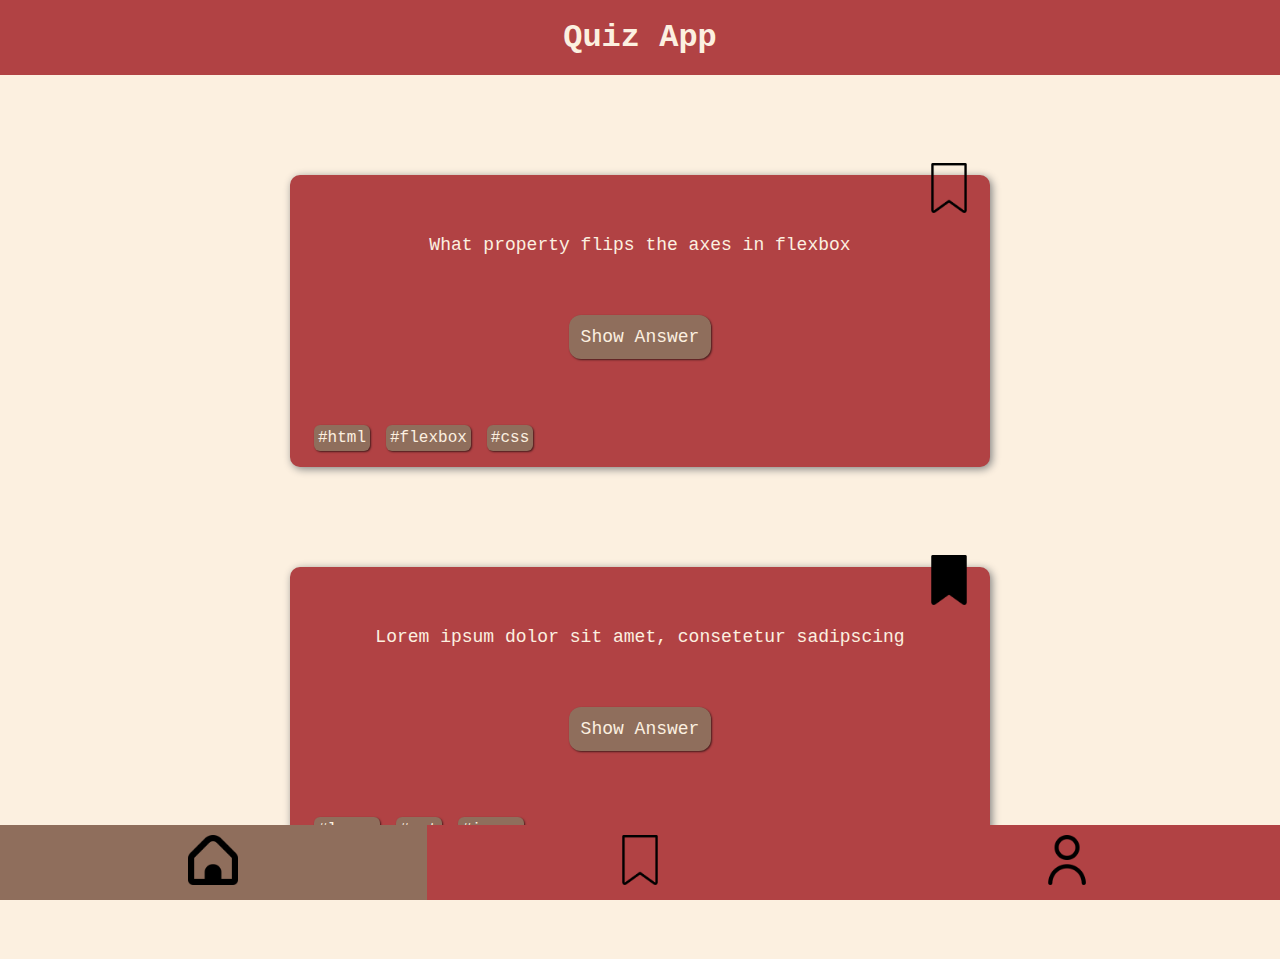
==== index.html @ a064d51d "change file structure a little" ====
<!DOCTYPE html>
<html lang="en">
  <head>
    <meta charset="UTF-8" />
    <meta http-equiv="X-UA-Compatible" content="IE=edge" />
    <meta name="viewport" content="width=device-width, initial-scale=1.0" />
    <title>Recap Project 1 - Quiz App</title>
    <link rel="stylesheet" href="./css/pages/index.css" />
  </head>
  <body>
    <header class="header">
      <h1 class="header__headline">Quiz App</h1>
    </header>

    <main>
      <section class="question-card section-sizing">
        <div class="question-card__image-wrapper">
          <img
            class="question-card__bookmark"
            src="./assets/navbar/bookmark.png"
            alt="A transparent bookmark icon with a black outline"
          />
        </div>
        <p class="question-card__question">
          What property flips the axes in flexbox
        </p>
        <button class="question-card__button show-answer-button" type="button">
          Show Answer
        </button>
        <p class="question-card__answer">flex-direction</p>
        <ul class="question-card__tag-container">
          <li class="question-card__tag">#html</li>
          <li class="question-card__tag">#flexbox</li>
          <li class="question-card__tag">#css</li>
        </ul>
      </section>

      <section class="question-card section-sizing">
        <div class="question-card__image-wrapper">
          <img
            class="question-card__bookmark"
            src="./assets/navbar/bookmark-filled.png"
            alt="A transparent bookmark icon with a black outline"
          />
        </div>
        <p class="question-card__question">
          Lorem ipsum dolor sit amet, consetetur sadipscing
        </p>
        <button class="question-card__button" type="button">Show Answer</button>
        <p class="question-card__answer">At vero eos et accusam</p>
        <ul class="question-card__tag-container">
          <li class="question-card__tag">#lorem</li>
          <li class="question-card__tag">#est</li>
          <li class="question-card__tag">#ipsum</li>
        </ul>
      </section>
    </main>

    <footer class="footer">
      <nav class="footer__navigation">
        <ul class="footer__navigation-list">
          <li class="footer__navigation-list-item highlight">
            <a href="#"
              ><img
                class="footer__image"
                src="./assets/navbar/home.png"
                alt="home icon"
            /></a>
          </li>
          <li class="footer__navigation-list-item">
            <a href="./pages/bookmarks.html"
              ><img
                class="footer__image"
                src="./assets/navbar/bookmark.png"
                alt="bookmark icon"
            /></a>
          </li>
          <li class="footer__navigation-list-item">
            <a href="./pages/profile.html"
              ><img
                class="footer__image"
                src="./assets/navbar/user.png"
                alt="user icon"
            /></a>
          </li>
        </ul>
      </nav>
    </footer>
  </body>
</html>
---- css/pages/index.css ----
@import "../styles.css";
@import "../components/header.css";
@import "../components/footer.css";
@import "../components/questionCard.css";

/*
Bookmark Icons by:
<a href="https://www.flaticon.com/de/kostenlose-icons/lesezeichen" title="lesezeichen Icons">Lesezeichen Icons erstellt von Kiranshastry - Flaticon</a>
Questionmar / Exclamationmark Icon by:
<a href="https://www.flaticon.com/de/kostenlose-icons/fragezeichen" title="fragezeichen Icons">Fragezeichen Icons erstellt von Vector Squad - Flaticon</a>
*/
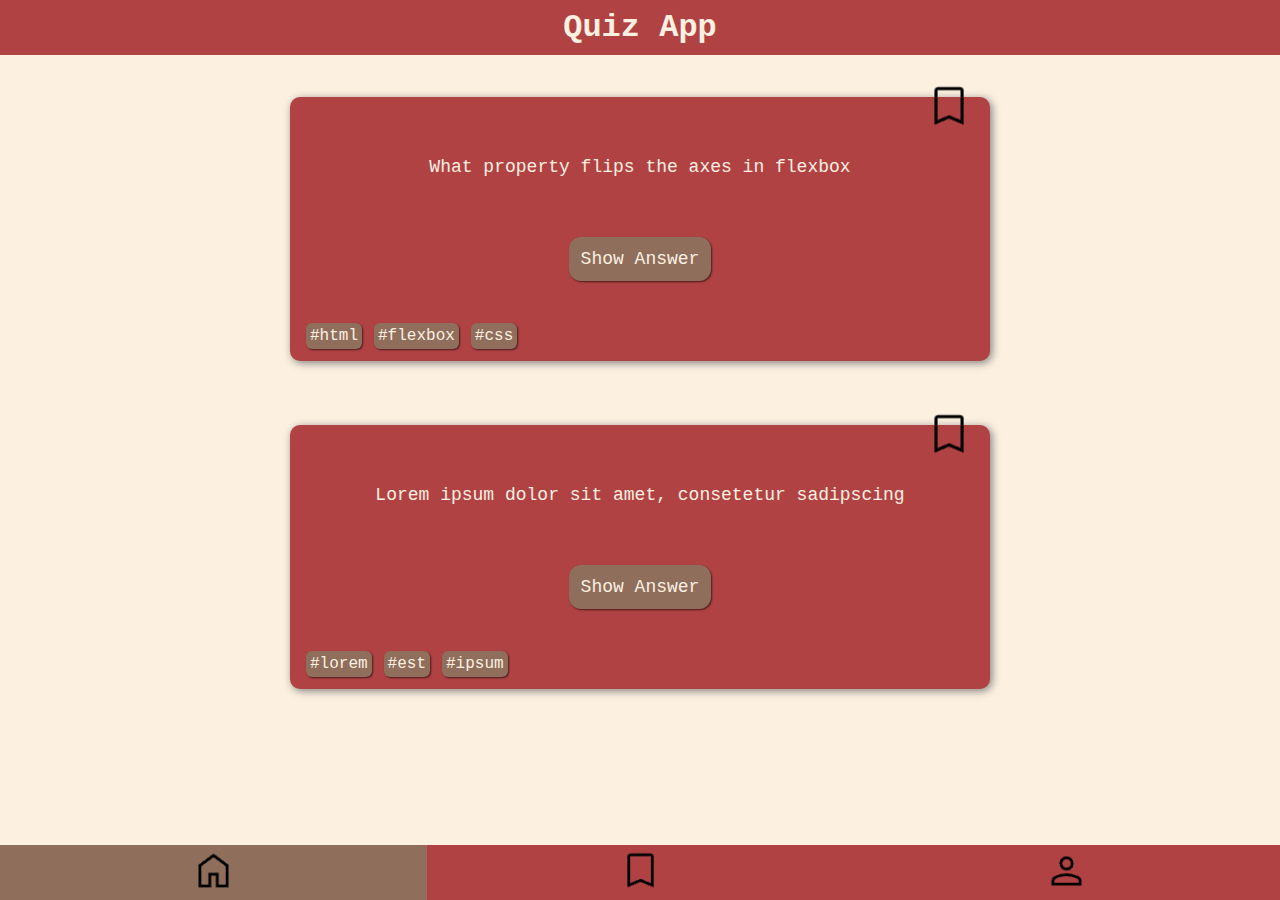
==== commit f07252cd: "change icons" ====
--- a/index.html
+++ b/index.html
@@ -17,7 +17,6 @@
         <div class="question-card__image-wrapper">
           <img
             class="question-card__bookmark"
-            src="./assets/navbar/bookmark.png"
             alt="A transparent bookmark icon with a black outline"
           />
         </div>
@@ -39,7 +38,6 @@
         <div class="question-card__image-wrapper">
           <img
             class="question-card__bookmark"
-            src="./assets/navbar/bookmark-filled.png"
             alt="A transparent bookmark icon with a black outline"
           />
         </div>
--- a/css/pages/index.css
+++ b/css/pages/index.css
@@ -2,10 +2,3 @@
 @import "../components/header.css";
 @import "../components/footer.css";
 @import "../components/questionCard.css";
-
-/*
-Bookmark Icons by:
-<a href="https://www.flaticon.com/de/kostenlose-icons/lesezeichen" title="lesezeichen Icons">Lesezeichen Icons erstellt von Kiranshastry - Flaticon</a>
-Questionmar / Exclamationmark Icon by:
-<a href="https://www.flaticon.com/de/kostenlose-icons/fragezeichen" title="fragezeichen Icons">Fragezeichen Icons erstellt von Vector Squad - Flaticon</a>
-*/
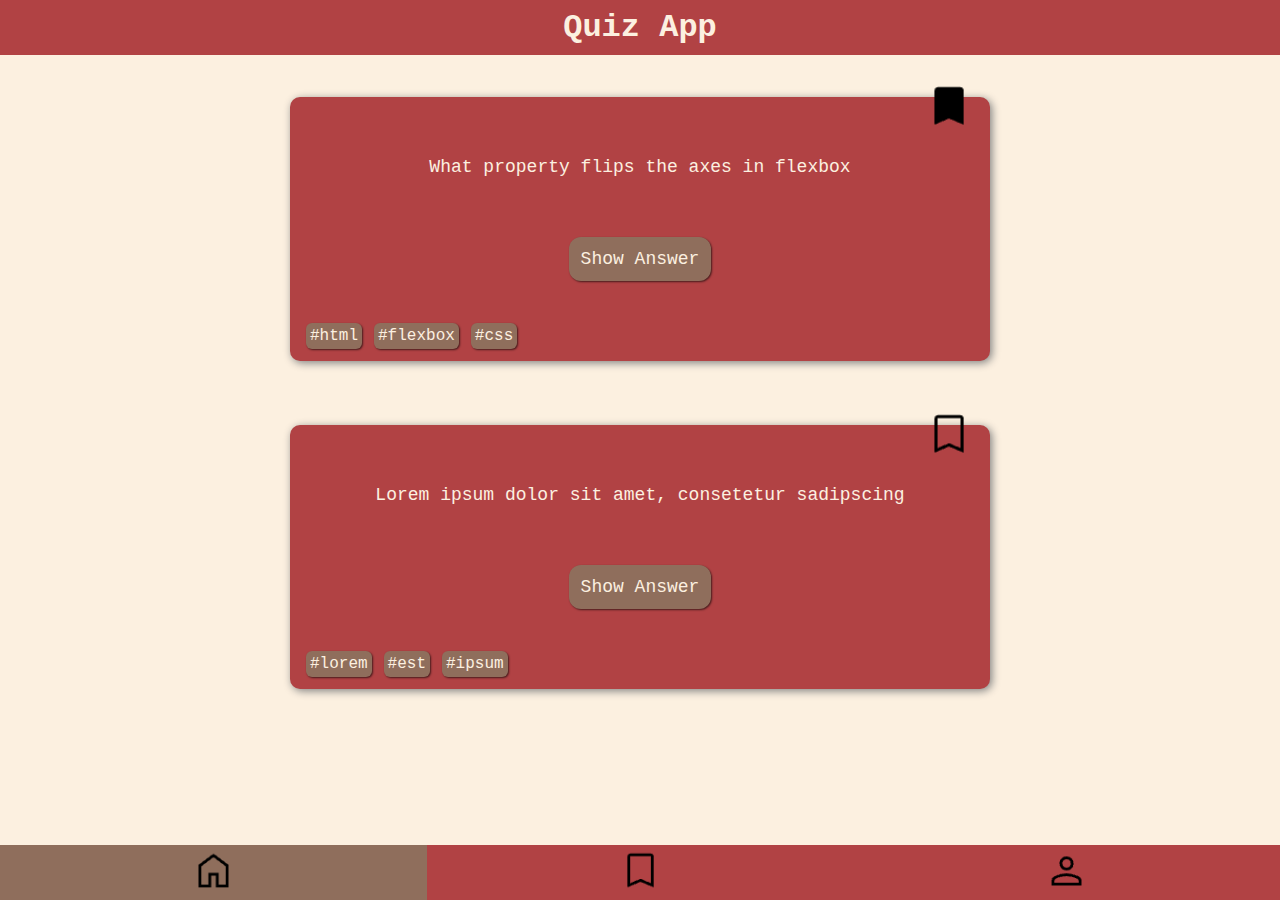
==== commit 6b28687b: "minor refactoring" ====
--- a/index.html
+++ b/index.html
@@ -5,7 +5,8 @@
     <meta http-equiv="X-UA-Compatible" content="IE=edge" />
     <meta name="viewport" content="width=device-width, initial-scale=1.0" />
     <title>Recap Project 1 - Quiz App</title>
-    <link rel="stylesheet" href="./css/pages/index.css" />
+    <link rel="stylesheet" href="./css/styles.css" />
+    <script src="/js/index.js" defer></script>
   </head>
   <body>
     <header class="header">
@@ -16,17 +17,24 @@
       <section class="question-card section-sizing">
         <div class="question-card__image-wrapper">
           <img
-            class="question-card__bookmark"
+            class="question-card__bookmark --bookmarked"
             alt="A transparent bookmark icon with a black outline"
+            data-js="bookmark"
           />
         </div>
         <p class="question-card__question">
           What property flips the axes in flexbox
         </p>
-        <button class="question-card__button show-answer-button" type="button">
+        <button
+          type="button"
+          class="question-card__button show-answer-button"
+          data-js="answer-button"
+        >
           Show Answer
         </button>
-        <p class="question-card__answer">flex-direction</p>
+        <p class="question-card__answer --display--none" data-js="answer">
+          flex-direction
+        </p>
         <ul class="question-card__tag-container">
           <li class="question-card__tag">#html</li>
           <li class="question-card__tag">#flexbox</li>
@@ -39,13 +47,16 @@
           <img
             class="question-card__bookmark"
             alt="A transparent bookmark icon with a black outline"
+            data-js="bookmark"
           />
         </div>
         <p class="question-card__question">
           Lorem ipsum dolor sit amet, consetetur sadipscing
         </p>
         <button class="question-card__button" type="button">Show Answer</button>
-        <p class="question-card__answer">At vero eos et accusam</p>
+        <p class="question-card__answer --display--none">
+          At vero eos et accusam
+        </p>
         <ul class="question-card__tag-container">
           <li class="question-card__tag">#lorem</li>
           <li class="question-card__tag">#est</li>
--- a/css/styles.css
+++ b/css/styles.css
@@ -0,0 +1,7 @@
+@import "global.css";
+
+@import "./components/header.css";
+@import "./components/footer.css";
+@import "./components/questionCard.css";
+
+@import "./pages/profile.css";
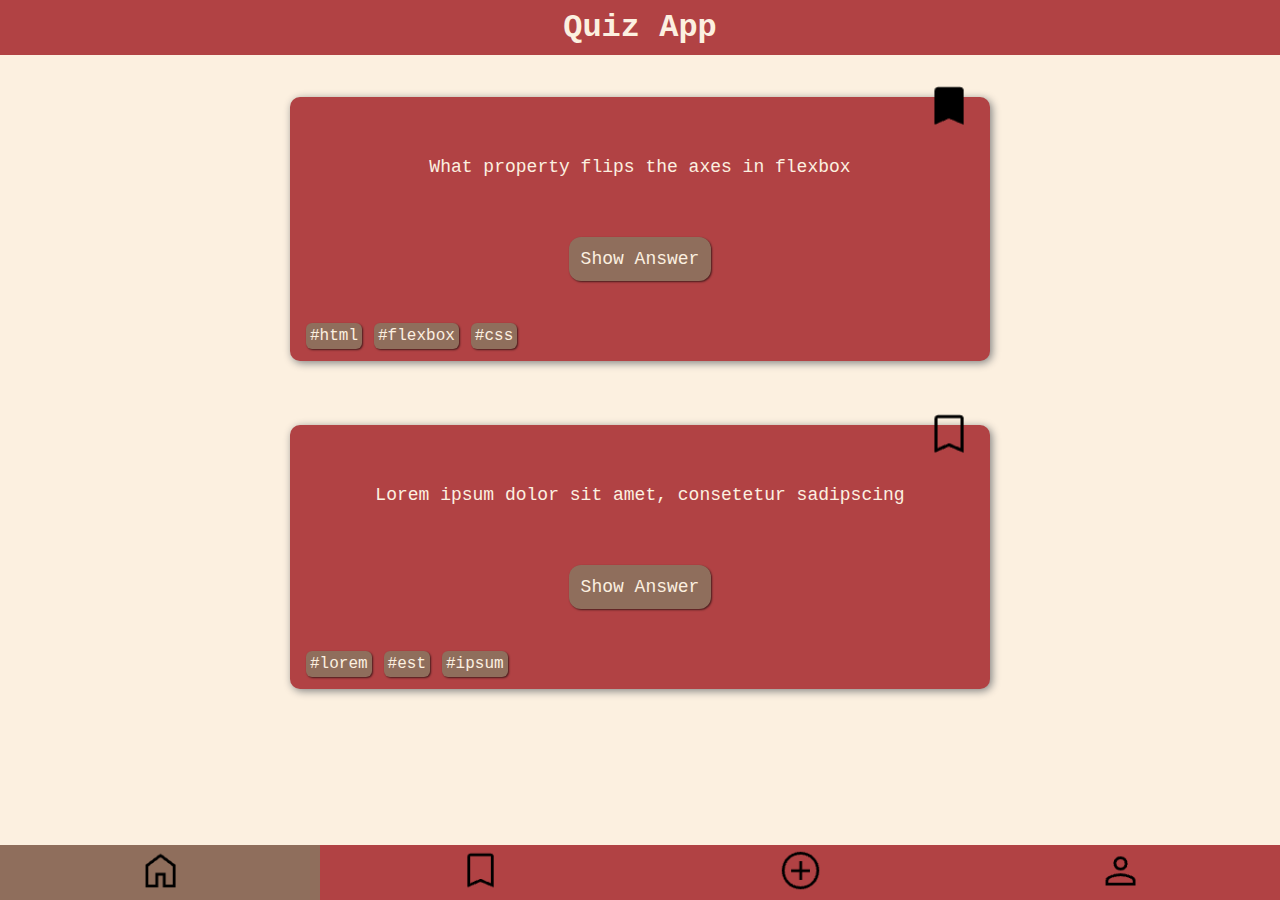
==== commit 7493642e: "add form.html with sceleton layout" ====
--- a/index.html
+++ b/index.html
@@ -85,6 +85,14 @@
             /></a>
           </li>
           <li class="footer__navigation-list-item">
+            <a href="./pages/form.html"
+              ><img
+                class="footer__image"
+                src="../assets/navbar/add-circle.png"
+                alt="bookmark icon"
+            /></a>
+          </li>
+          <li class="footer__navigation-list-item">
             <a href="./pages/profile.html"
               ><img
                 class="footer__image"
--- a/css/styles.css
+++ b/css/styles.css
@@ -5,3 +5,4 @@
 @import "./components/questionCard.css";
 
 @import "./pages/profile.css";
+@import "./pages/form.css";
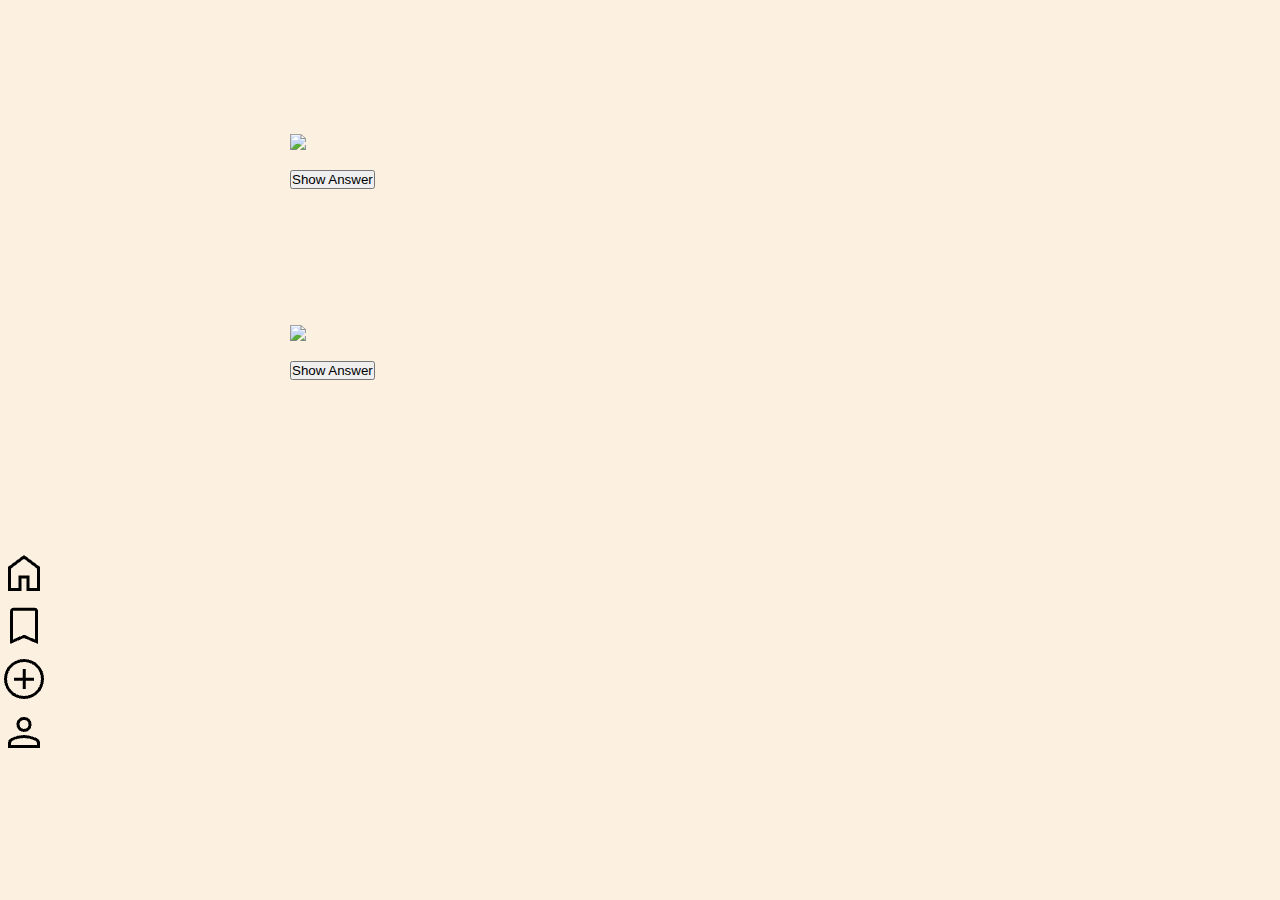
==== commit 03481b82: "change file structure to prepare to change html structure to modules" ====
--- a/index.html
+++ b/index.html
@@ -5,8 +5,8 @@
     <meta http-equiv="X-UA-Compatible" content="IE=edge" />
     <meta name="viewport" content="width=device-width, initial-scale=1.0" />
     <title>Recap Project 1 - Quiz App</title>
-    <link rel="stylesheet" href="./css/styles.css" />
-    <script src="/js/index.js" defer></script>
+    <link rel="stylesheet" href="./styles.css" />
+    <script src="./index.js" defer></script>
   </head>
   <body>
     <header class="header">
--- a/styles.css
+++ b/styles.css
@@ -0,0 +1,8 @@
+@import "global.css";
+
+@import "./Header/Header.css";
+@import "./Footer/Footer.css";
+@import "./Questioncard/QuestionCard.css";
+
+@import "./Profile/Profile.css";
+@import "./Form/Form.css";
